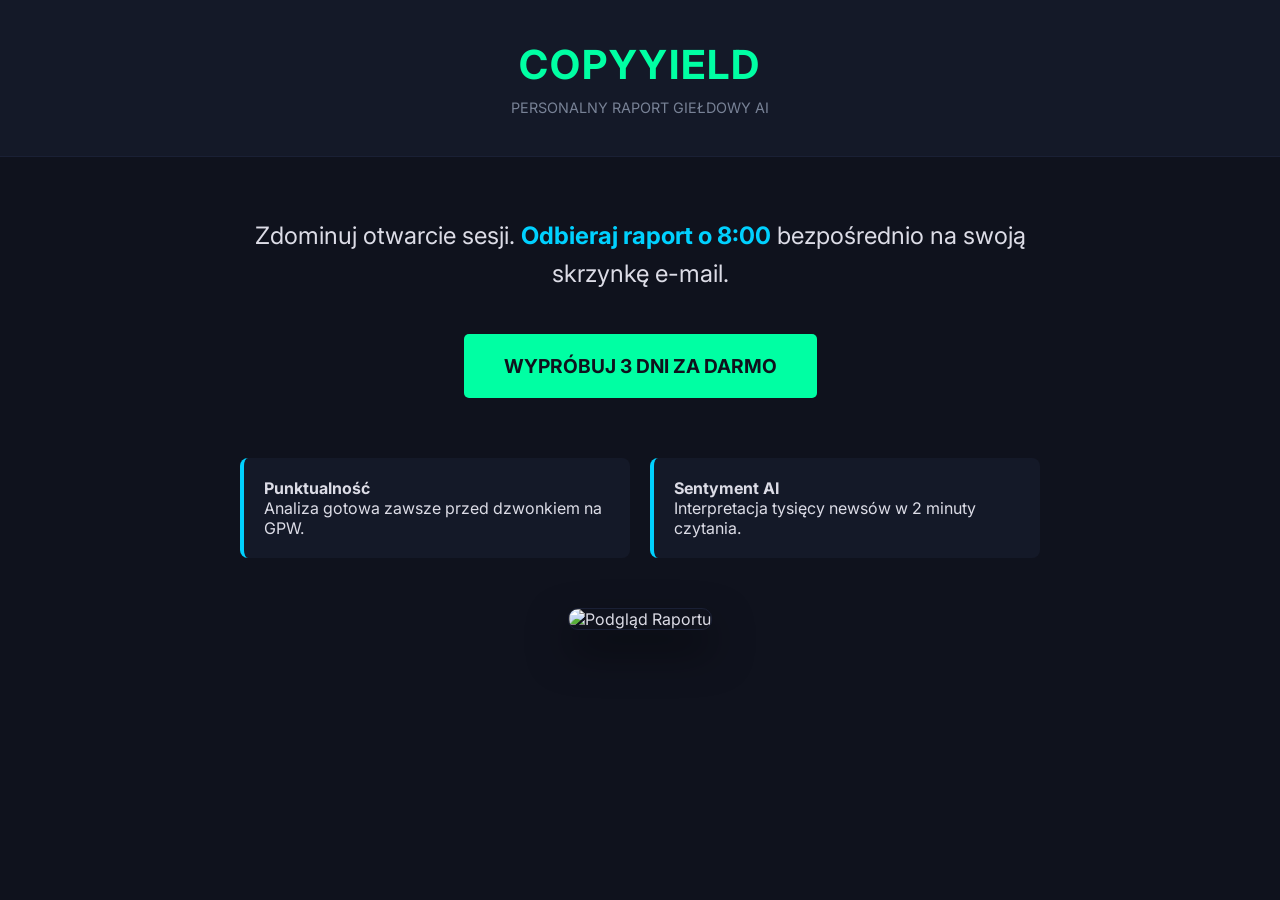
==== index.html @ 976452aa "Create index.html" ====
<!DOCTYPE html>
<html lang="pl">
<head>
    <meta charset="UTF-8">
    <meta name="viewport" content="width=device-width, initial-scale=1.0">
    <title>CopyYield | Twój Terminal Giełdowy</title>
    <link href="https://fonts.googleapis.com/css2?family=Inter:wght@400;700&display=swap" rel="stylesheet">
    <style>
        body {
            background-color: #0f121d;
            color: #dcdce6;
            font-family: 'Inter', sans-serif;
            margin: 0;
            display: flex;
            flex-direction: column;
            align-items: center;
            text-align: center;
        }
        header {
            background-color: #141928;
            width: 100%;
            padding: 40px 0;
            border-bottom: 1px solid #1a2035;
        }
        h1 {
            color: #00ffa3;
            font-size: 2.5rem;
            margin: 0;
            letter-spacing: 2px;
        }
        .subtitle {
            color: #788296;
            font-size: 0.9rem;
            margin-top: 10px;
            text-transform: uppercase;
        }
        .container {
            max-width: 800px;
            padding: 60px 20px;
        }
        .hero-text {
            font-size: 1.5rem;
            line-height: 1.6;
            margin-bottom: 40px;
        }
        .highlight {
            color: #00d1ff;
            font-weight: bold;
        }
        .cta-button {
            background-color: #00ffa3;
            color: #0f121d;
            padding: 20px 40px;
            font-weight: bold;
            text-decoration: none;
            border-radius: 5px;
            font-size: 1.2rem;
            transition: transform 0.2s;
            display: inline-block;
        }
        .cta-button:hover {
            transform: scale(1.05);
            background-color: #00e692;
        }
        .preview-img {
            width: 100%;
            max-width: 400px;
            border: 1px solid #1a2035;
            border-radius: 10px;
            margin-top: 50px;
            box-shadow: 0 20px 40px rgba(0,0,0,0.5);
        }
        .features {
            display: grid;
            grid-template-columns: 1fr 1fr;
            gap: 20px;
            margin-top: 60px;
            text-align: left;
        }
        .feature-item {
            background: #141928;
            padding: 20px;
            border-radius: 8px;
            border-left: 4px solid #00d1ff;
        }
    </style>
</head>
<body>
    <header>
        <h1>COPYYIELD</h1>
        <div class="subtitle">Personalny Raport Giełdowy AI</div>
    </header>

    <div class="container">
        <div class="hero-text">
            Zdominuj otwarcie sesji. <span class="highlight">Odbieraj raport o 8:00</span> bezpośrednio na swoją skrzynkę e-mail.
        </div>
        
        <a href="#" class="cta-button">WYPRÓBUJ 3 DNI ZA DARMO</a>

        <div class="features">
            <div class="feature-item">
                <strong>Punktualność</strong><br>Analiza gotowa zawsze przed dzwonkiem na GPW.
            </div>
            <div class="feature-item">
                <strong>Sentyment AI</strong><br>Interpretacja tysięcy newsów w 2 minuty czytania.
            </div>
        </div>

        <img src="https://via.placeholder.com/400x600/141928/00ffa3?text=PODGLĄD+RAPORTU" alt="Podgląd Raportu" class="preview-img">
    </div>
</body>
</html>
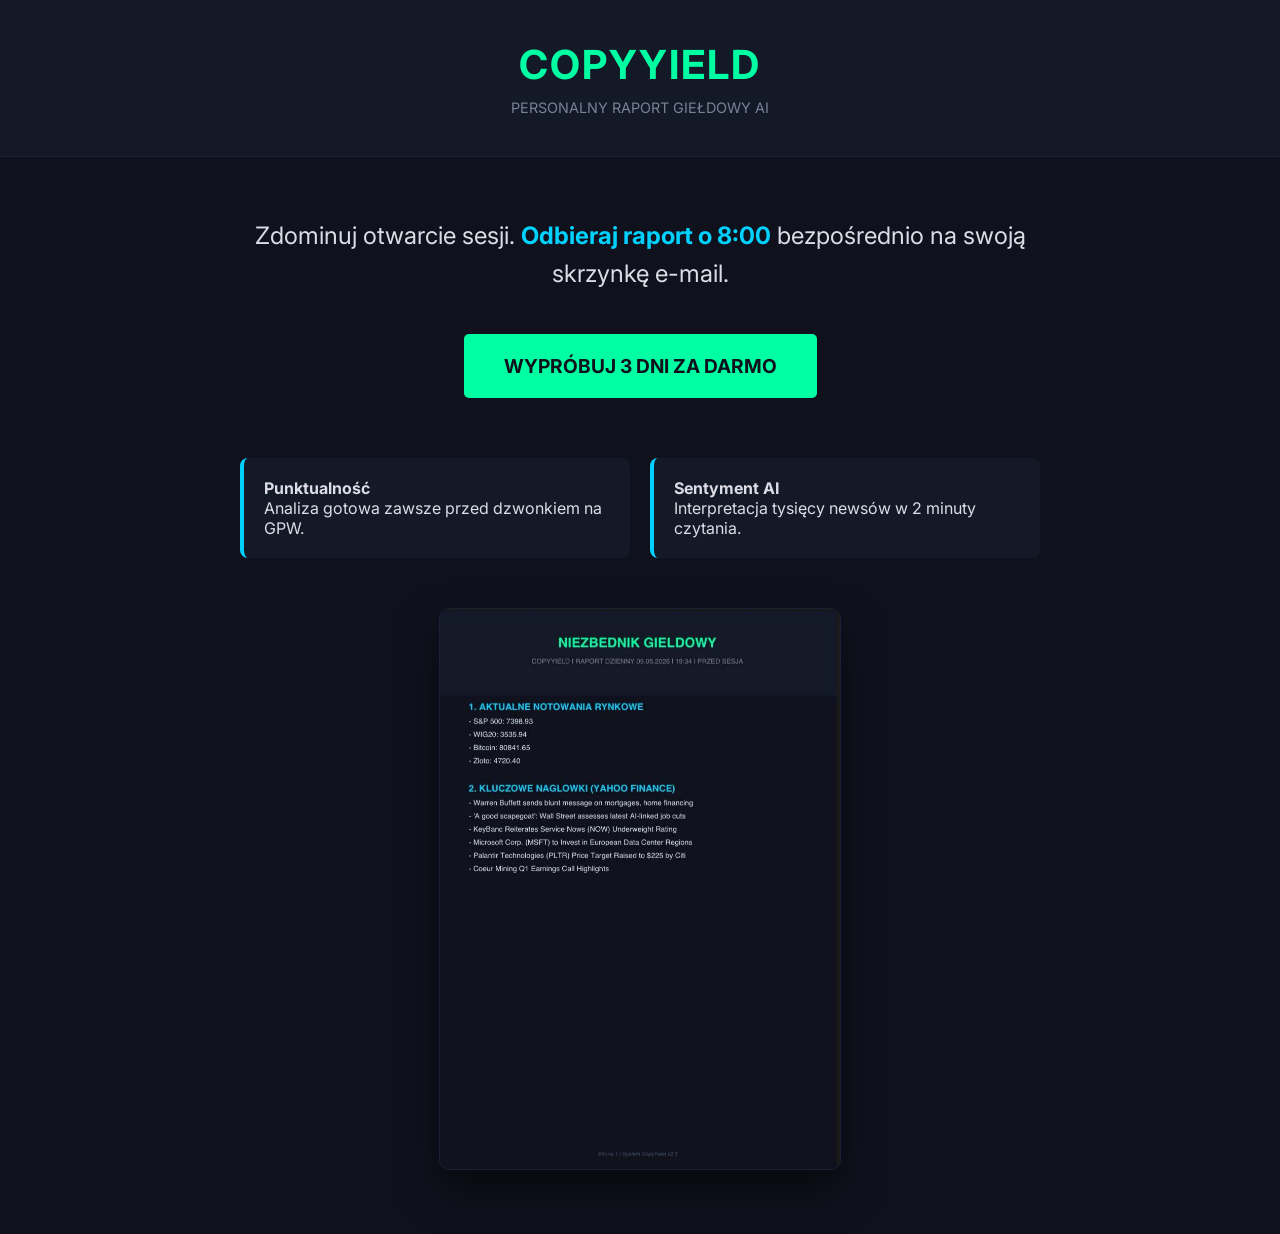
==== commit bcad355d: "Update index.html" ====
--- a/index.html
+++ b/index.html
@@ -107,7 +107,7 @@
             </div>
         </div>
 
-        <img src="https://via.placeholder.com/400x600/141928/00ffa3?text=PODGLĄD+RAPORTU" alt="Podgląd Raportu" class="preview-img">
+        <img src="preview.jpg" alt="Podgląd Raportu" class="preview-img">
     </div>
 </body>
 </html>
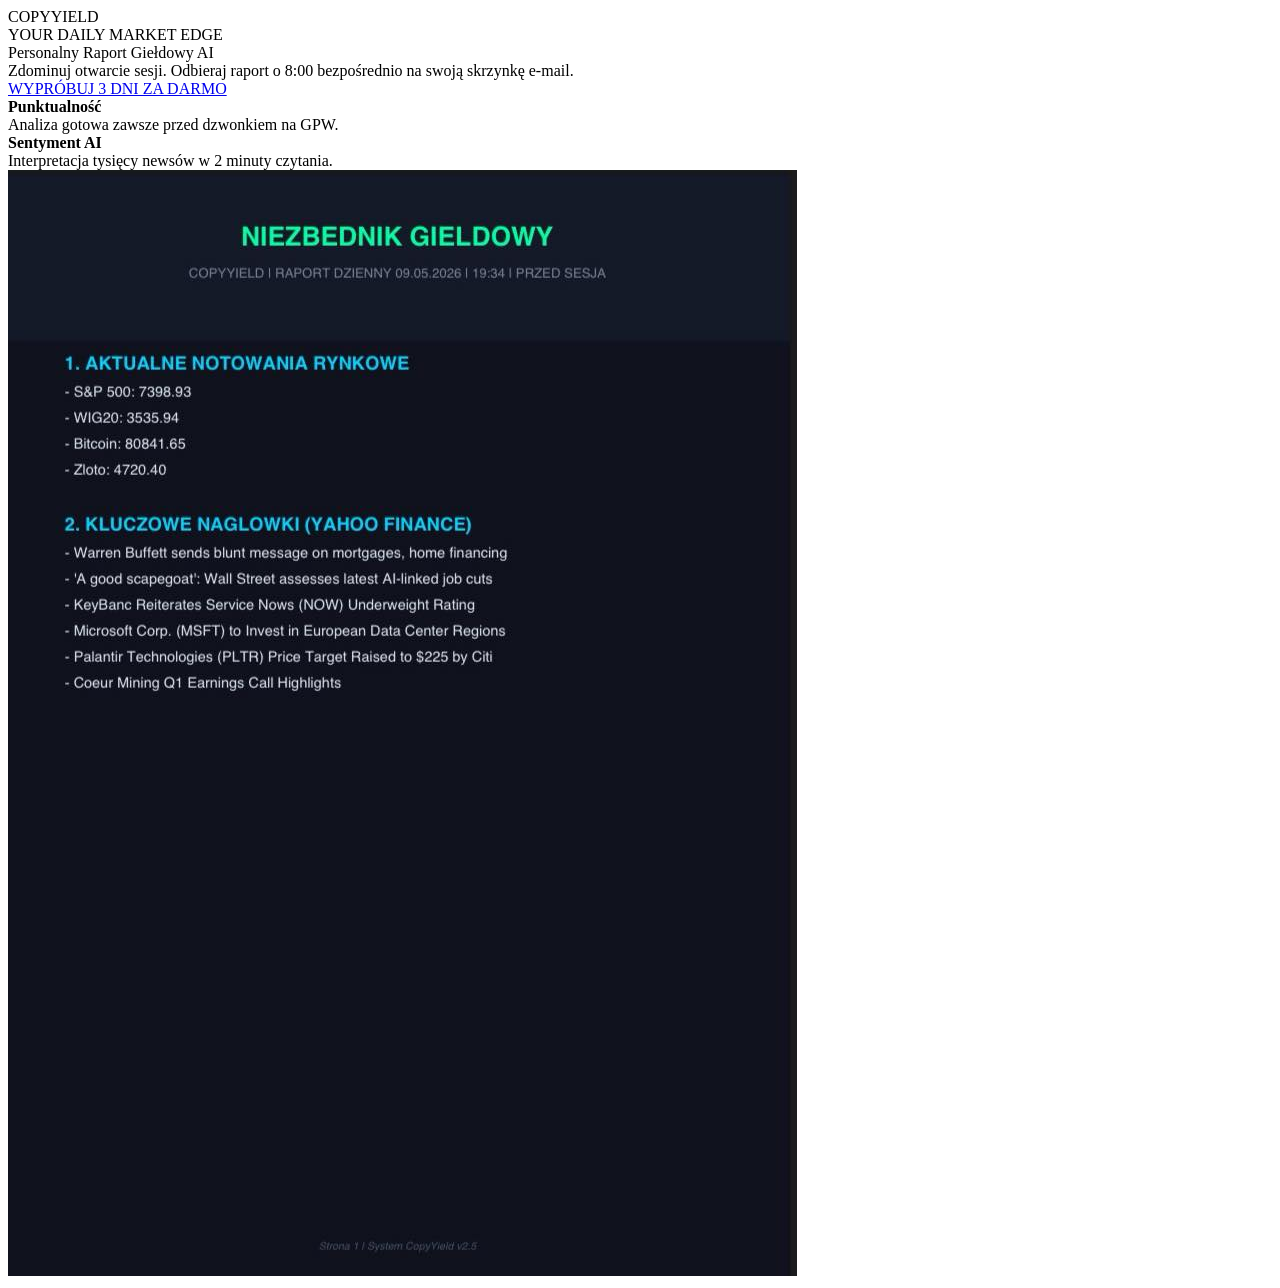
==== commit 305bfdc2: "Update index.html" ====
--- a/index.html
+++ b/index.html
@@ -3,91 +3,16 @@
 <head>
     <meta charset="UTF-8">
     <meta name="viewport" content="width=device-width, initial-scale=1.0">
-    <title>CopyYield | Twój Terminal Giełdowy</title>
+    <title>CopyYield | Your Daily Market Edge</title>
     <link href="https://fonts.googleapis.com/css2?family=Inter:wght@400;700&display=swap" rel="stylesheet">
-    <style>
-        body {
-            background-color: #0f121d;
-            color: #dcdce6;
-            font-family: 'Inter', sans-serif;
-            margin: 0;
-            display: flex;
-            flex-direction: column;
-            align-items: center;
-            text-align: center;
-        }
-        header {
-            background-color: #141928;
-            width: 100%;
-            padding: 40px 0;
-            border-bottom: 1px solid #1a2035;
-        }
-        h1 {
-            color: #00ffa3;
-            font-size: 2.5rem;
-            margin: 0;
-            letter-spacing: 2px;
-        }
-        .subtitle {
-            color: #788296;
-            font-size: 0.9rem;
-            margin-top: 10px;
-            text-transform: uppercase;
-        }
-        .container {
-            max-width: 800px;
-            padding: 60px 20px;
-        }
-        .hero-text {
-            font-size: 1.5rem;
-            line-height: 1.6;
-            margin-bottom: 40px;
-        }
-        .highlight {
-            color: #00d1ff;
-            font-weight: bold;
-        }
-        .cta-button {
-            background-color: #00ffa3;
-            color: #0f121d;
-            padding: 20px 40px;
-            font-weight: bold;
-            text-decoration: none;
-            border-radius: 5px;
-            font-size: 1.2rem;
-            transition: transform 0.2s;
-            display: inline-block;
-        }
-        .cta-button:hover {
-            transform: scale(1.05);
-            background-color: #00e692;
-        }
-        .preview-img {
-            width: 100%;
-            max-width: 400px;
-            border: 1px solid #1a2035;
-            border-radius: 10px;
-            margin-top: 50px;
-            box-shadow: 0 20px 40px rgba(0,0,0,0.5);
-        }
-        .features {
-            display: grid;
-            grid-template-columns: 1fr 1fr;
-            gap: 20px;
-            margin-top: 60px;
-            text-align: left;
-        }
-        .feature-item {
-            background: #141928;
-            padding: 20px;
-            border-radius: 8px;
-            border-left: 4px solid #00d1ff;
-        }
-    </style>
+    <link rel="stylesheet" href="style.css">
 </head>
 <body>
     <header>
-        <h1>COPYYIELD</h1>
+        <div class="logo-container">
+            <div class="logo">COPY<span class="highlight">YIELD</span></div>
+            <div class="motto">YOUR DAILY MARKET EDGE</div>
+        </div>
         <div class="subtitle">Personalny Raport Giełdowy AI</div>
     </header>
 
@@ -107,7 +32,7 @@
             </div>
         </div>
 
-        <img src="preview.jpg" alt="Podgląd Raportu" class="preview-img">
+        <img src="preview.jpg" alt="Podgląd Raportu CopyYield" class="preview-img">
     </div>
 </body>
 </html>
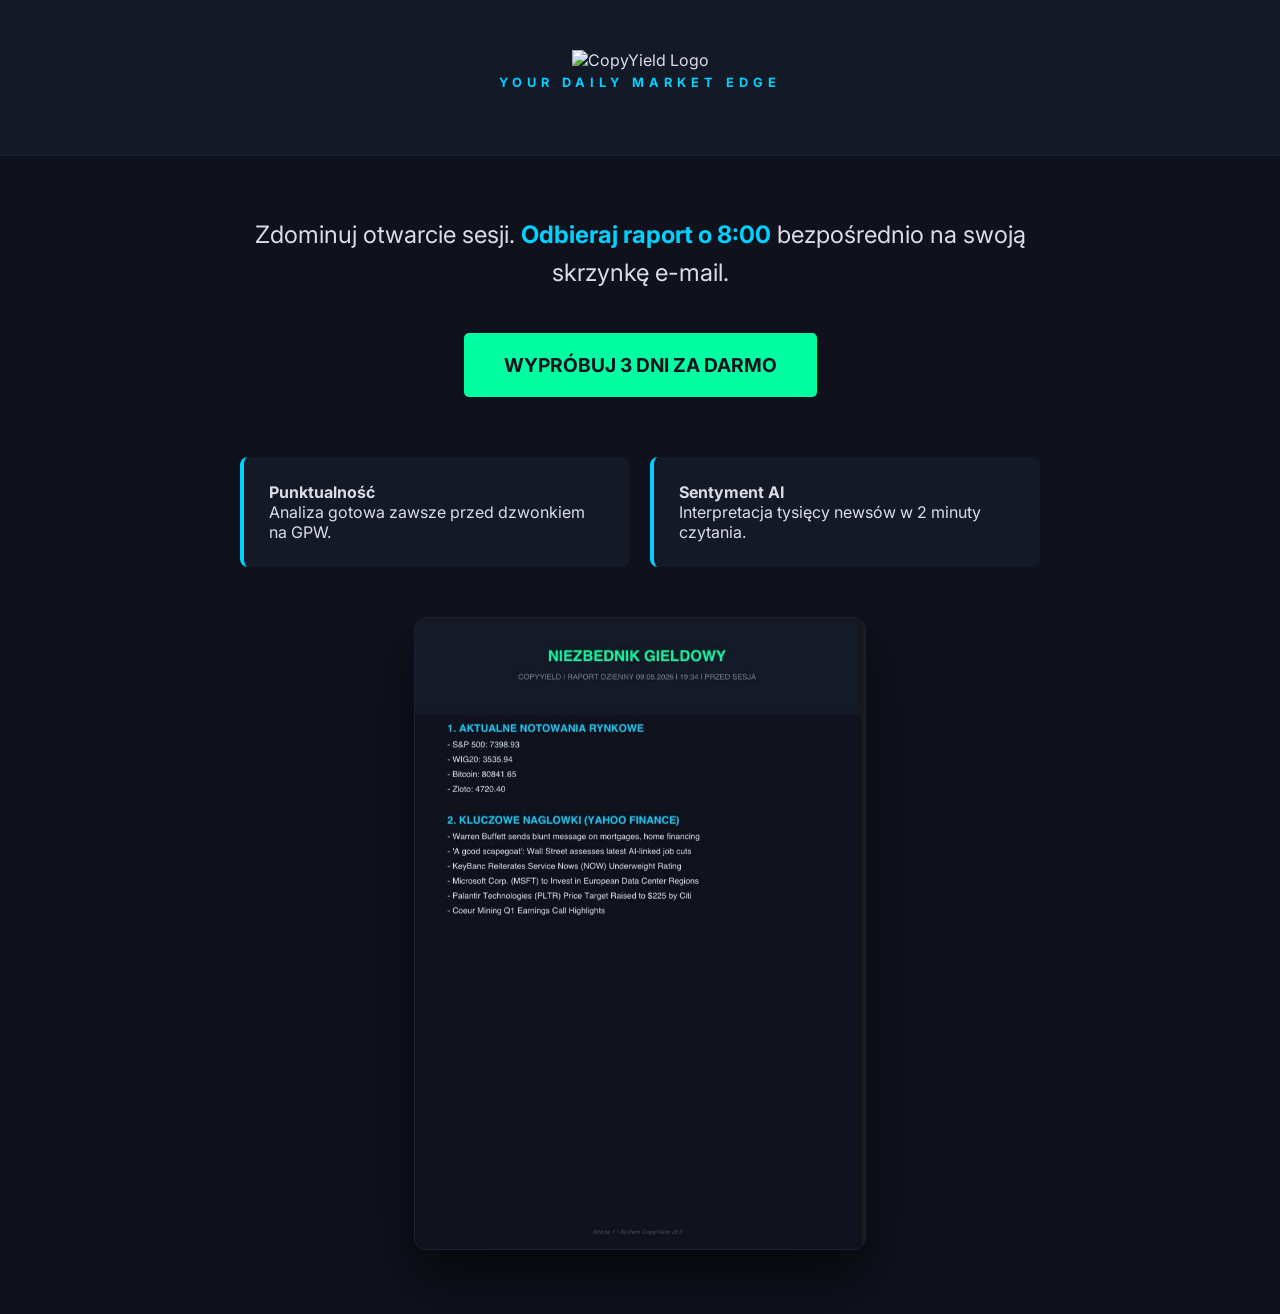
==== commit 75a1022e: "Update index.html" ====
--- a/index.html
+++ b/index.html
@@ -10,10 +10,9 @@
 <body>
     <header>
         <div class="logo-container">
-            <div class="logo">COPY<span class="highlight">YIELD</span></div>
+            <img src="logo.png" alt="CopyYield Logo" class="main-logo">
             <div class="motto">YOUR DAILY MARKET EDGE</div>
         </div>
-        <div class="subtitle">Personalny Raport Giełdowy AI</div>
     </header>
 
     <div class="container">
--- a/style.css
+++ b/style.css
@@ -0,0 +1,122 @@
+/* Zmienne kolorów - łatwo je zmienisz w jednym miejscu */
+:root {
+    --bg-main: #0f121d;
+    --bg-header: #141928;
+    --accent-blue: #00d1ff;
+    --accent-green: #00ffa3;
+    --text-main: #dcdce6;
+    --text-muted: #788296;
+}
+
+body {
+    background-color: var(--bg-main);
+    color: var(--text-main);
+    font-family: 'Inter', sans-serif;
+    margin: 0;
+    display: flex;
+    flex-direction: column;
+    align-items: center;
+    text-align: center;
+}
+
+header {
+    background-color: var(--bg-header);
+    width: 100%;
+    padding: 50px 0;
+    border-bottom: 1px solid #1a2035;
+}
+
+.logo-container {
+    margin-bottom: 15px;
+}
+
+.logo {
+    color: white;
+    font-size: 3rem;
+    font-weight: 700;
+    letter-spacing: -1px;
+    margin: 0;
+}
+
+.motto {
+    color: var(--accent-blue);
+    font-size: 0.8rem;
+    letter-spacing: 5px;
+    font-weight: 700;
+    margin-top: 5px;
+}
+
+.subtitle {
+    color: var(--text-muted);
+    font-size: 0.9rem;
+    text-transform: uppercase;
+    margin-top: 20px;
+}
+
+.container {
+    max-width: 800px;
+    padding: 60px 20px;
+}
+
+.hero-text {
+    font-size: 1.5rem;
+    line-height: 1.6;
+    margin-bottom: 40px;
+}
+
+.highlight {
+    color: var(--accent-blue);
+    font-weight: bold;
+}
+
+.cta-button {
+    background-color: var(--accent-green);
+    color: var(--bg-main);
+    padding: 20px 40px;
+    font-weight: bold;
+    text-decoration: none;
+    border-radius: 5px;
+    font-size: 1.2rem;
+    transition: transform 0.2s, box-shadow 0.2s;
+    display: inline-block;
+}
+
+.cta-button:hover {
+    transform: translateY(-3px);
+    background-color: #00e692;
+    box-shadow: 0 10px 20px rgba(0, 255, 163, 0.2);
+}
+
+.preview-img {
+    width: 100%;
+    max-width: 450px;
+    border: 1px solid #1a2035;
+    border-radius: 12px;
+    margin-top: 50px;
+    box-shadow: 0 30px 60px rgba(0,0,0,0.6);
+}
+
+.features {
+    display: grid;
+    grid-template-columns: 1fr 1fr;
+    gap: 20px;
+    margin-top: 60px;
+    text-align: left;
+}
+
+.feature-item {
+    background: var(--bg-header);
+    padding: 25px;
+    border-radius: 8px;
+    border-left: 4px solid var(--accent-blue);
+}
+
+/* RWD - poprawka na telefony */
+@media (max-width: 600px) {
+    .features {
+        grid-template-columns: 1fr;
+    }
+    .logo {
+        font-size: 2.2rem;
+    }
+}
